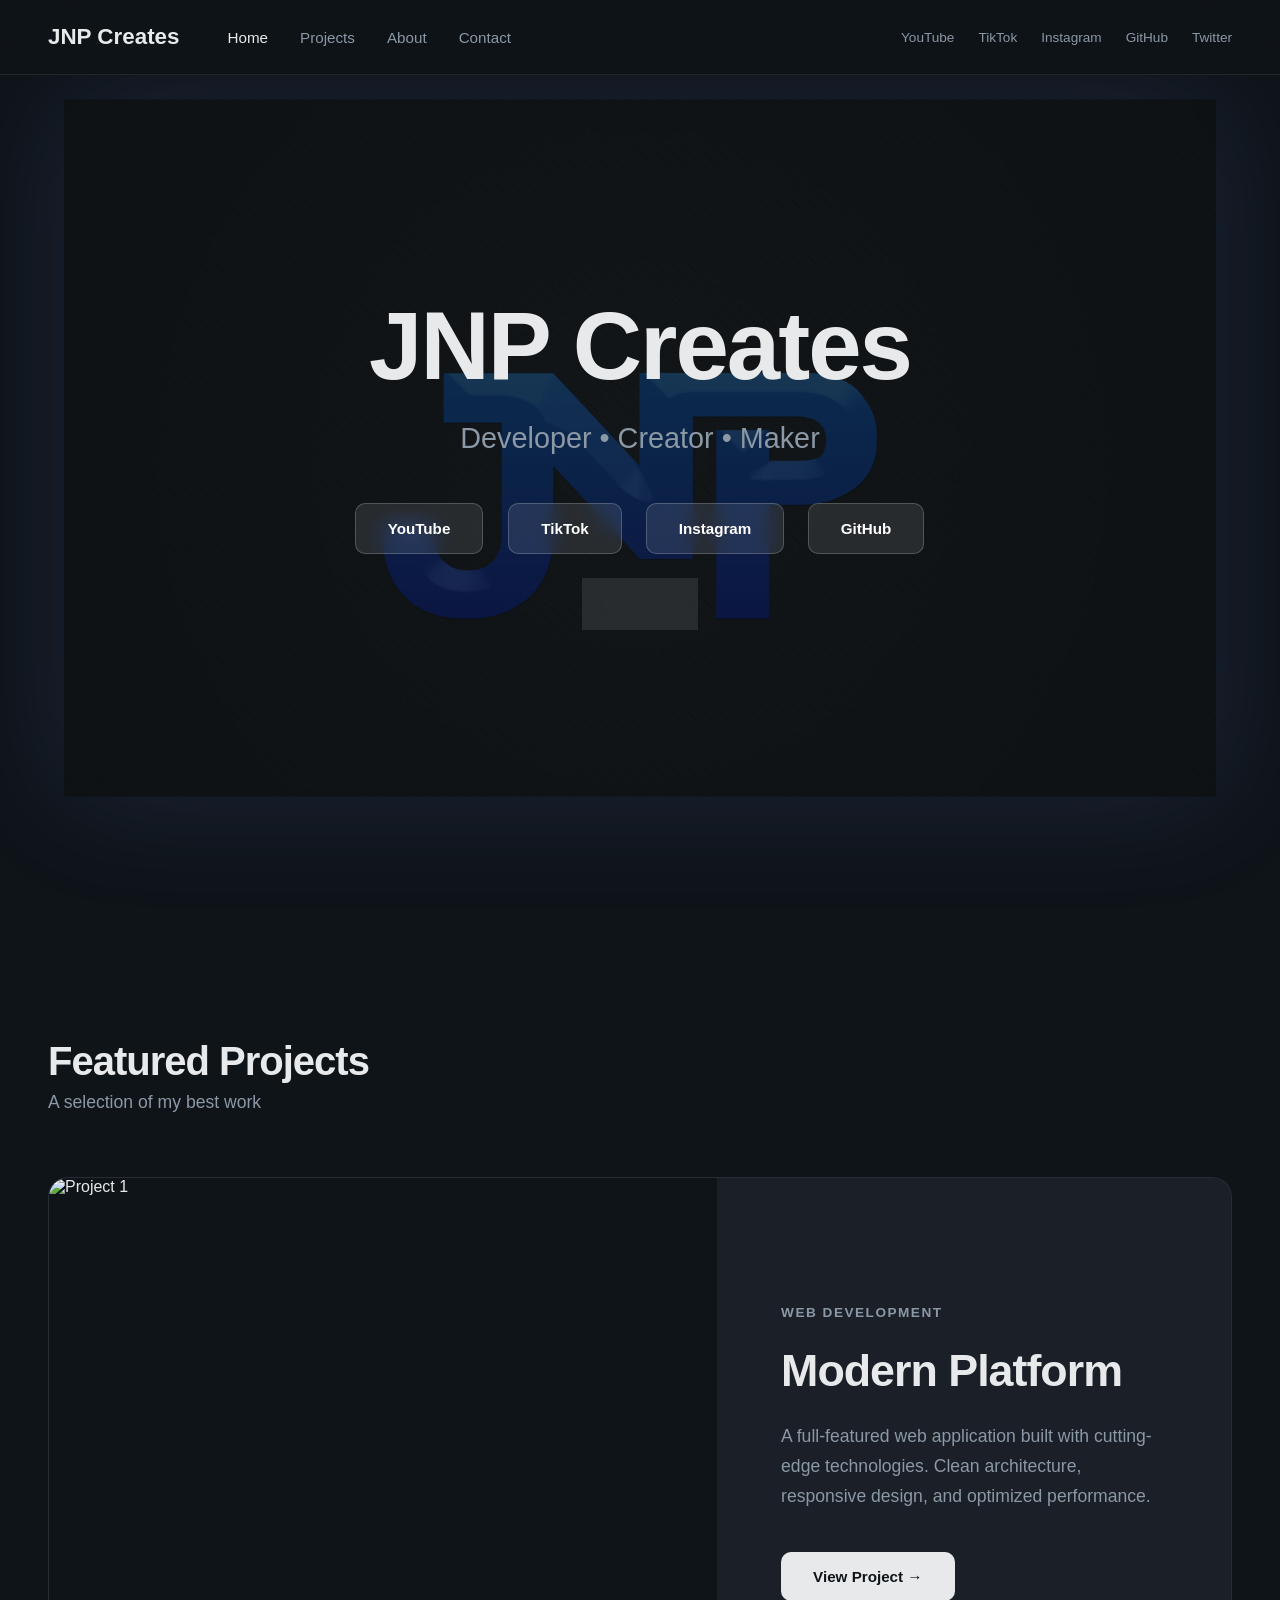
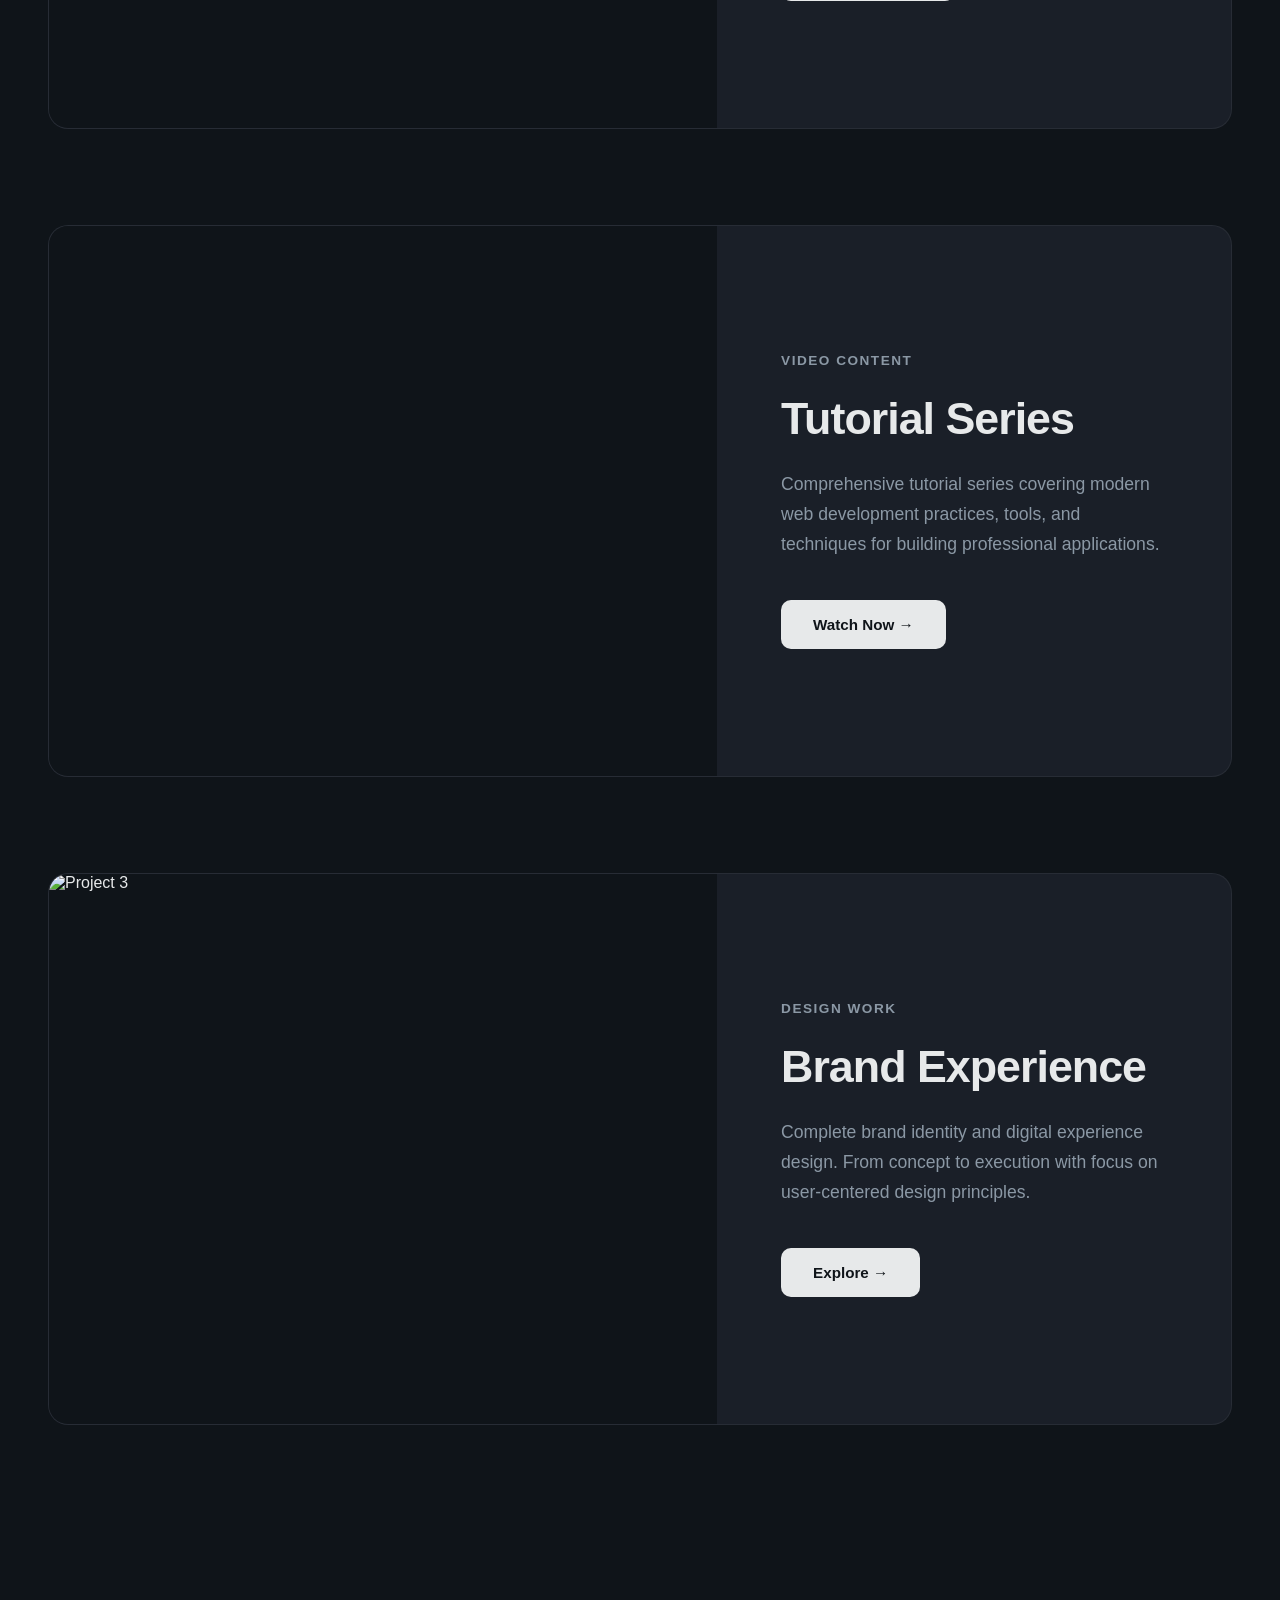
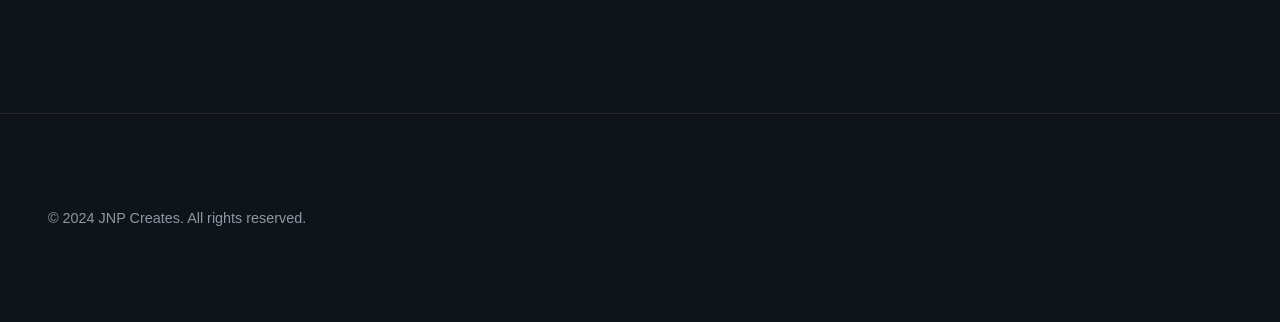
==== index.html @ a5160d63 "Initial website deployment - Modern dark portfolio - Dark theme with animated gradient background lo" ====
<!DOCTYPE html>
<html lang="en">
<head>
    <meta charset="UTF-8">
    <meta name="viewport" content="width=device-width, initial-scale=1.0">
    <title>JNP Creates - Developer & Creator</title>
    <style>
        * {
            margin: 0;
            padding: 0;
            box-sizing: border-box;
        }

        body {
            font-family: -apple-system, BlinkMacSystemFont, 'Segoe UI', Roboto, Oxygen, Ubuntu, Cantarell, sans-serif;
            background: #0f1419;
            color: #e7e9ea;
            position: relative;
            overflow-x: hidden;
        }

        /* Animated Background Logo */
        .bg-logo {
            position: fixed;
            top: 50%;
            left: 50%;
            transform: translate(-50%, -50%);
            width: 90%;
            max-width: 1200px;
            height: auto;
            z-index: 0;
            opacity: 0.25;
            pointer-events: none;
        }

        .bg-logo img {
            width: 100%;
            height: auto;
            filter: drop-shadow(0 0 60px rgba(102, 126, 234, 0.6));
            animation: gradient-pulse 8s ease-in-out infinite;
        }

        @keyframes gradient-pulse {
            0%, 100% {
                filter: drop-shadow(0 0 60px rgba(102, 126, 234, 0.6));
            }
            50% {
                filter: drop-shadow(0 0 100px rgba(255, 107, 237, 0.8));
            }
        }

        /* Navigation */
        nav {
            padding: 1.5rem 3rem;
            background: rgba(15, 20, 25, 0.95);
            backdrop-filter: blur(20px);
            border-bottom: 1px solid rgba(255,255,255,0.08);
            position: sticky;
            top: 0;
            z-index: 100;
            display: flex;
            justify-content: space-between;
            align-items: center;
        }

        .nav-left {
            display: flex;
            align-items: center;
            gap: 3rem;
        }

        .logo {
            font-size: 1.4rem;
            font-weight: 700;
            color: #e7e9ea;
        }

        .nav-tabs {
            display: flex;
            gap: 2rem;
        }

        .nav-tabs a {
            color: #8b98a5;
            text-decoration: none;
            font-size: 0.95rem;
            font-weight: 500;
            transition: color 0.3s;
        }

        .nav-tabs a:hover,
        .nav-tabs a.active {
            color: #e7e9ea;
        }

        .social-nav {
            display: flex;
            gap: 1.5rem;
        }

        .social-nav a {
            color: #8b98a5;
            text-decoration: none;
            font-size: 0.85rem;
            font-weight: 500;
            transition: color 0.3s;
        }

        .social-nav a:hover {
            color: #e7e9ea;
        }

        /* Container */
        .container {
            max-width: 1300px;
            margin: 0 auto;
            padding: 0 3rem;
            position: relative;
            z-index: 1;
        }

        /* Hero Section */
        .hero-section {
            min-height: 100vh;
            display: flex;
            align-items: center;
            justify-content: center;
            text-align: center;
            padding: 2rem 2rem 6rem 2rem;
            position: relative;
        }

        .hero-content {
            max-width: 700px;
            margin-top: -4rem;
        }

        .hero-section h1 {
            font-size: 6rem;
            font-weight: 800;
            line-height: 1.1;
            margin-bottom: 1.5rem;
            letter-spacing: -2px;
        }

        .hero-section .tagline {
            font-size: 1.8rem;
            color: #8b98a5;
            margin-bottom: 3rem;
        }

        .hero-social-links {
            display: flex;
            gap: 1.5rem;
            justify-content: center;
            flex-wrap: wrap;
        }

        .hero-social-links a {
            color: white;
            text-decoration: none;
            padding: 1rem 2rem;
            background: rgba(255, 255, 255, 0.1);
            border: 1px solid rgba(255, 255, 255, 0.2);
            border-radius: 10px;
            font-weight: 600;
            font-size: 0.95rem;
            transition: all 0.3s ease;
            backdrop-filter: blur(10px);
        }

        .hero-social-links a:hover {
            background: rgba(255, 255, 255, 0.15);
            border-color: rgba(255, 255, 255, 0.3);
            transform: translateY(-2px);
            box-shadow: 0 5px 15px rgba(0,0,0,0.3);
        }

        /* Work Section */
        .work-section {
            padding: 4rem 0 6rem 0;
        }

        .section-header {
            margin-bottom: 4rem;
        }

        .section-header h2 {
            font-size: 2.5rem;
            font-weight: 700;
            letter-spacing: -1px;
            margin-bottom: 0.5rem;
        }

        .section-header p {
            color: #8b98a5;
            font-size: 1.1rem;
        }

        /* Project Cards */
        .project-item {
            margin-bottom: 6rem;
        }

        .project-wrapper {
            background: #1a1f28;
            border-radius: 20px;
            overflow: hidden;
            border: 1px solid rgba(255,255,255,0.06);
            transition: all 0.5s cubic-bezier(0.4, 0, 0.2, 1);
        }

        .project-wrapper:hover {
            transform: translateY(-12px);
            border-color: rgba(255,255,255,0.12);
            box-shadow:
                0 20px 40px rgba(0,0,0,0.4),
                0 0 0 1px rgba(255,255,255,0.05);
        }

        .project-grid {
            display: grid;
            grid-template-columns: 1.3fr 1fr;
            align-items: center;
        }

        .project-media-box {
            height: 550px;
            position: relative;
            overflow: hidden;
            background: #0f1419;
        }

        .project-media-box img {
            width: 100%;
            height: 100%;
            object-fit: cover;
            transition: transform 0.7s cubic-bezier(0.4, 0, 0.2, 1);
        }

        .project-wrapper:hover .project-media-box img {
            transform: scale(1.08);
        }

        .project-media-box iframe {
            width: 100%;
            height: 100%;
            border: none;
        }

        .project-details {
            padding: 4rem;
        }

        .project-category {
            font-size: 0.85rem;
            color: #8b98a5;
            text-transform: uppercase;
            letter-spacing: 1.5px;
            font-weight: 600;
            margin-bottom: 1.5rem;
        }

        .project-name {
            font-size: 2.8rem;
            font-weight: 700;
            margin-bottom: 1.5rem;
            line-height: 1.2;
            letter-spacing: -1px;
        }

        .project-desc {
            font-size: 1.1rem;
            line-height: 1.7;
            color: #8b98a5;
            margin-bottom: 2.5rem;
        }

        .view-project-btn {
            display: inline-flex;
            align-items: center;
            gap: 0.8rem;
            padding: 1rem 2rem;
            background: #e7e9ea;
            color: #0f1419;
            text-decoration: none;
            border-radius: 10px;
            font-weight: 600;
            font-size: 0.95rem;
            transition: all 0.3s;
        }

        .view-project-btn:hover {
            background: #fff;
            transform: translateX(4px);
        }

        /* Footer */
        .footer-area {
            padding: 6rem 0;
            border-top: 1px solid rgba(255,255,255,0.08);
            margin-top: 6rem;
        }

        .footer-grid {
            display: flex;
            justify-content: space-between;
            align-items: center;
        }

        .footer-copy {
            color: #8b98a5;
            font-size: 0.9rem;
        }

        @media (max-width: 1024px) {
            .nav-left {
                flex-direction: column;
                gap: 1rem;
                align-items: flex-start;
            }

            nav {
                flex-direction: column;
                gap: 1.5rem;
                align-items: flex-start;
            }

            .social-nav {
                flex-wrap: wrap;
            }

            .project-grid {
                grid-template-columns: 1fr;
            }

            .project-media-box {
                height: 400px;
            }

            .hero-section h1 {
                font-size: 3.5rem;
            }

            .project-name {
                font-size: 2rem;
            }

            .bg-logo {
                width: 100%;
                max-width: 600px;
            }

            .hero-content {
                margin-top: 0;
            }
        }
    </style>
</head>
<body>
    <!-- Animated Background Logo -->
    <div class="bg-logo">
        <img src="jnp-logo.png" alt="JNP Creates Logo">
    </div>

    <!-- Navigation -->
    <nav>
        <div class="nav-left">
            <div class="logo">JNP Creates</div>
            <div class="nav-tabs">
                <a href="index.html" class="active">Home</a>
                <a href="projects.html">Projects</a>
                <a href="#about">About</a>
                <a href="#contact">Contact</a>
            </div>
        </div>
        <div class="social-nav">
            <a href="https://youtube.com/@jnpcreates" target="_blank">YouTube</a>
            <a href="https://tiktok.com/@jnpcreates" target="_blank">TikTok</a>
            <a href="https://instagram.com/jnp_creates" target="_blank">Instagram</a>
            <a href="https://github.com/jnpcreates" target="_blank">GitHub</a>
            <a href="https://twitter.com/jnpcreates" target="_blank">Twitter</a>
        </div>
    </nav>

    <!-- Main Content -->
    <div class="container">
        <!-- Hero Section -->
        <section class="hero-section">
            <div class="hero-content">
                <h1>JNP Creates</h1>
                <p class="tagline">Developer • Creator • Maker</p>
                <div class="hero-social-links">
                    <a href="https://youtube.com/@jnpcreates" target="_blank">YouTube</a>
                    <a href="https://tiktok.com/@jnpcreates" target="_blank">TikTok</a>
                    <a href="https://instagram.com/jnp_creates" target="_blank">Instagram</a>
                    <a href="https://github.com/jnpcreates" target="_blank">GitHub</a>
                    <a href="https://twitter.com/jnpcreates" target="_blank">Twitter</a>
                </div>
            </div>
        </section>

        <!-- Featured Projects Section -->
        <section class="work-section" id="work">
            <div class="section-header">
                <h2>Featured Projects</h2>
                <p>A selection of my best work</p>
            </div>

            <!-- Project 1 -->
            <article class="project-item">
                <div class="project-wrapper">
                    <div class="project-grid">
                        <div class="project-media-box">
                            <img src="project1.jpg" alt="Project 1">
                        </div>
                        <div class="project-details">
                            <div class="project-category">Web Development</div>
                            <h3 class="project-name">Modern Platform</h3>
                            <p class="project-desc">
                                A full-featured web application built with cutting-edge technologies.
                                Clean architecture, responsive design, and optimized performance.
                            </p>
                            <a href="project1-details.html" class="view-project-btn">
                                View Project →
                            </a>
                        </div>
                    </div>
                </div>
            </article>

            <!-- Project 2 -->
            <article class="project-item">
                <div class="project-wrapper">
                    <div class="project-grid">
                        <div class="project-media-box">
                            <iframe src="https://www.youtube.com/embed/dQw4w9WgXcQ" allowfullscreen></iframe>
                        </div>
                        <div class="project-details">
                            <div class="project-category">Video Content</div>
                            <h3 class="project-name">Tutorial Series</h3>
                            <p class="project-desc">
                                Comprehensive tutorial series covering modern web development practices,
                                tools, and techniques for building professional applications.
                            </p>
                            <a href="project2-details.html" class="view-project-btn">
                                Watch Now →
                            </a>
                        </div>
                    </div>
                </div>
            </article>

            <!-- Project 3 -->
            <article class="project-item">
                <div class="project-wrapper">
                    <div class="project-grid">
                        <div class="project-media-box">
                            <img src="project3.jpg" alt="Project 3">
                        </div>
                        <div class="project-details">
                            <div class="project-category">Design Work</div>
                            <h3 class="project-name">Brand Experience</h3>
                            <p class="project-desc">
                                Complete brand identity and digital experience design. From concept
                                to execution with focus on user-centered design principles.
                            </p>
                            <a href="project3-details.html" class="view-project-btn">
                                Explore →
                            </a>
                        </div>
                    </div>
                </div>
            </article>
        </section>
    </div>

    <!-- Footer -->
    <footer class="footer-area">
        <div class="container">
            <div class="footer-grid">
                <div class="footer-copy">© 2024 JNP Creates. All rights reserved.</div>
            </div>
        </div>
    </footer>
</body>
</html>
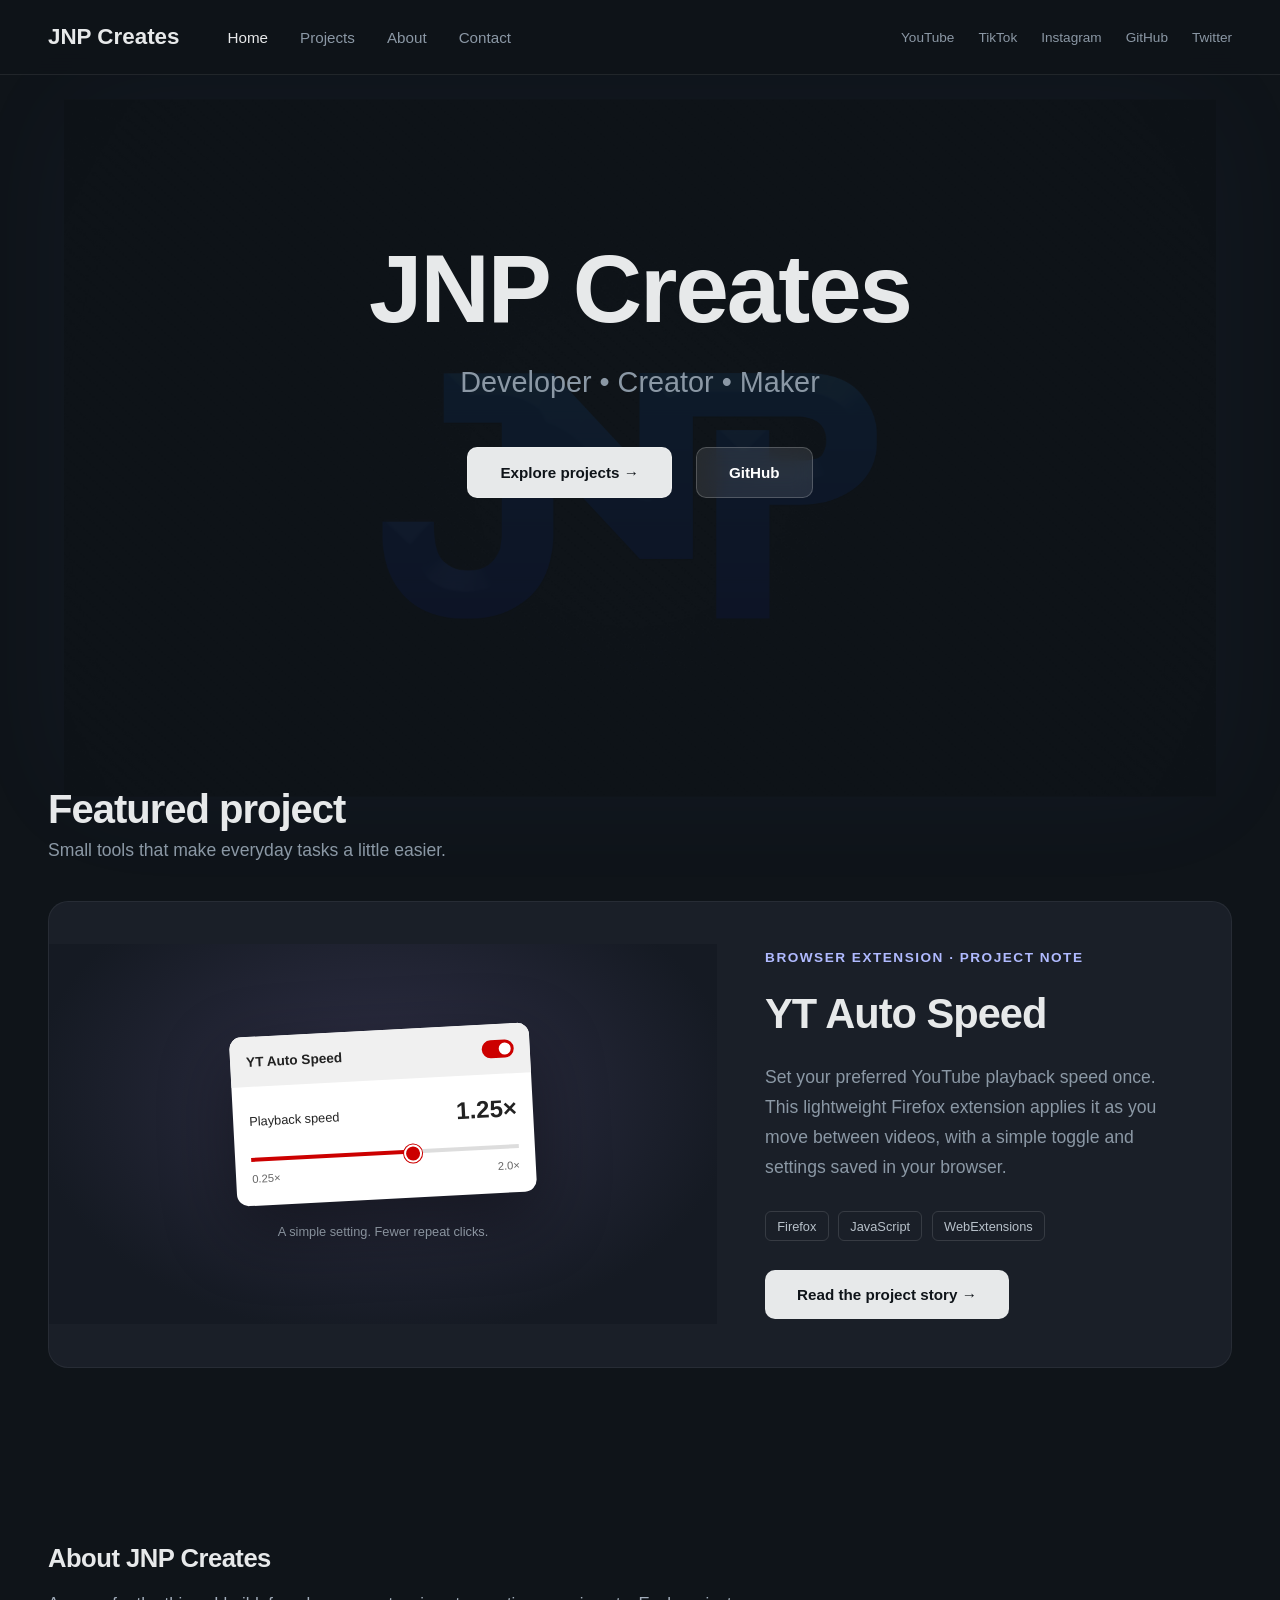
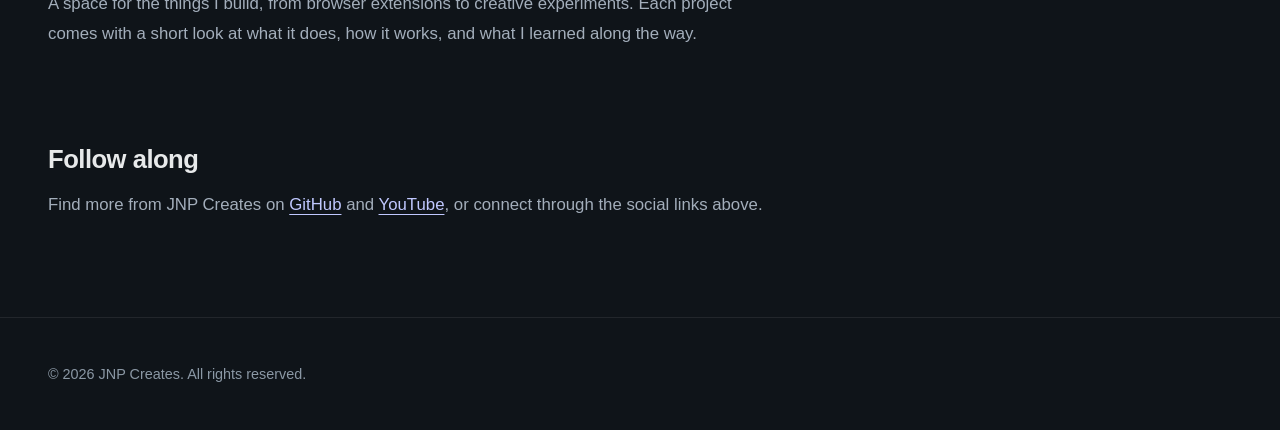
==== commit 6ecded88: "Add YT Auto Speed project journal and refresh portfolio" ====
--- a/index.html
+++ b/index.html
@@ -3,485 +3,84 @@
 <head>
     <meta charset="UTF-8">
     <meta name="viewport" content="width=device-width, initial-scale=1.0">
-    <title>JNP Creates - Developer & Creator</title>
-    <style>
-        * {
-            margin: 0;
-            padding: 0;
-            box-sizing: border-box;
-        }
-
-        body {
-            font-family: -apple-system, BlinkMacSystemFont, 'Segoe UI', Roboto, Oxygen, Ubuntu, Cantarell, sans-serif;
-            background: #0f1419;
-            color: #e7e9ea;
-            position: relative;
-            overflow-x: hidden;
-        }
-
-        /* Animated Background Logo */
-        .bg-logo {
-            position: fixed;
-            top: 50%;
-            left: 50%;
-            transform: translate(-50%, -50%);
-            width: 90%;
-            max-width: 1200px;
-            height: auto;
-            z-index: 0;
-            opacity: 0.25;
-            pointer-events: none;
-        }
-
-        .bg-logo img {
-            width: 100%;
-            height: auto;
-            filter: drop-shadow(0 0 60px rgba(102, 126, 234, 0.6));
-            animation: gradient-pulse 8s ease-in-out infinite;
-        }
-
-        @keyframes gradient-pulse {
-            0%, 100% {
-                filter: drop-shadow(0 0 60px rgba(102, 126, 234, 0.6));
-            }
-            50% {
-                filter: drop-shadow(0 0 100px rgba(255, 107, 237, 0.8));
-            }
-        }
-
-        /* Navigation */
-        nav {
-            padding: 1.5rem 3rem;
-            background: rgba(15, 20, 25, 0.95);
-            backdrop-filter: blur(20px);
-            border-bottom: 1px solid rgba(255,255,255,0.08);
-            position: sticky;
-            top: 0;
-            z-index: 100;
-            display: flex;
-            justify-content: space-between;
-            align-items: center;
-        }
-
-        .nav-left {
-            display: flex;
-            align-items: center;
-            gap: 3rem;
-        }
-
-        .logo {
-            font-size: 1.4rem;
-            font-weight: 700;
-            color: #e7e9ea;
-        }
-
-        .nav-tabs {
-            display: flex;
-            gap: 2rem;
-        }
-
-        .nav-tabs a {
-            color: #8b98a5;
-            text-decoration: none;
-            font-size: 0.95rem;
-            font-weight: 500;
-            transition: color 0.3s;
-        }
-
-        .nav-tabs a:hover,
-        .nav-tabs a.active {
-            color: #e7e9ea;
-        }
-
-        .social-nav {
-            display: flex;
-            gap: 1.5rem;
-        }
-
-        .social-nav a {
-            color: #8b98a5;
-            text-decoration: none;
-            font-size: 0.85rem;
-            font-weight: 500;
-            transition: color 0.3s;
-        }
-
-        .social-nav a:hover {
-            color: #e7e9ea;
-        }
-
-        /* Container */
-        .container {
-            max-width: 1300px;
-            margin: 0 auto;
-            padding: 0 3rem;
-            position: relative;
-            z-index: 1;
-        }
-
-        /* Hero Section */
-        .hero-section {
-            min-height: 100vh;
-            display: flex;
-            align-items: center;
-            justify-content: center;
-            text-align: center;
-            padding: 2rem 2rem 6rem 2rem;
-            position: relative;
-        }
-
-        .hero-content {
-            max-width: 700px;
-            margin-top: -4rem;
-        }
-
-        .hero-section h1 {
-            font-size: 6rem;
-            font-weight: 800;
-            line-height: 1.1;
-            margin-bottom: 1.5rem;
-            letter-spacing: -2px;
-        }
-
-        .hero-section .tagline {
-            font-size: 1.8rem;
-            color: #8b98a5;
-            margin-bottom: 3rem;
-        }
-
-        .hero-social-links {
-            display: flex;
-            gap: 1.5rem;
-            justify-content: center;
-            flex-wrap: wrap;
-        }
-
-        .hero-social-links a {
-            color: white;
-            text-decoration: none;
-            padding: 1rem 2rem;
-            background: rgba(255, 255, 255, 0.1);
-            border: 1px solid rgba(255, 255, 255, 0.2);
-            border-radius: 10px;
-            font-weight: 600;
-            font-size: 0.95rem;
-            transition: all 0.3s ease;
-            backdrop-filter: blur(10px);
-        }
-
-        .hero-social-links a:hover {
-            background: rgba(255, 255, 255, 0.15);
-            border-color: rgba(255, 255, 255, 0.3);
-            transform: translateY(-2px);
-            box-shadow: 0 5px 15px rgba(0,0,0,0.3);
-        }
-
-        /* Work Section */
-        .work-section {
-            padding: 4rem 0 6rem 0;
-        }
-
-        .section-header {
-            margin-bottom: 4rem;
-        }
-
-        .section-header h2 {
-            font-size: 2.5rem;
-            font-weight: 700;
-            letter-spacing: -1px;
-            margin-bottom: 0.5rem;
-        }
-
-        .section-header p {
-            color: #8b98a5;
-            font-size: 1.1rem;
-        }
-
-        /* Project Cards */
-        .project-item {
-            margin-bottom: 6rem;
-        }
-
-        .project-wrapper {
-            background: #1a1f28;
-            border-radius: 20px;
-            overflow: hidden;
-            border: 1px solid rgba(255,255,255,0.06);
-            transition: all 0.5s cubic-bezier(0.4, 0, 0.2, 1);
-        }
-
-        .project-wrapper:hover {
-            transform: translateY(-12px);
-            border-color: rgba(255,255,255,0.12);
-            box-shadow:
-                0 20px 40px rgba(0,0,0,0.4),
-                0 0 0 1px rgba(255,255,255,0.05);
-        }
-
-        .project-grid {
-            display: grid;
-            grid-template-columns: 1.3fr 1fr;
-            align-items: center;
-        }
-
-        .project-media-box {
-            height: 550px;
-            position: relative;
-            overflow: hidden;
-            background: #0f1419;
-        }
-
-        .project-media-box img {
-            width: 100%;
-            height: 100%;
-            object-fit: cover;
-            transition: transform 0.7s cubic-bezier(0.4, 0, 0.2, 1);
-        }
-
-        .project-wrapper:hover .project-media-box img {
-            transform: scale(1.08);
-        }
-
-        .project-media-box iframe {
-            width: 100%;
-            height: 100%;
-            border: none;
-        }
-
-        .project-details {
-            padding: 4rem;
-        }
-
-        .project-category {
-            font-size: 0.85rem;
-            color: #8b98a5;
-            text-transform: uppercase;
-            letter-spacing: 1.5px;
-            font-weight: 600;
-            margin-bottom: 1.5rem;
-        }
-
-        .project-name {
-            font-size: 2.8rem;
-            font-weight: 700;
-            margin-bottom: 1.5rem;
-            line-height: 1.2;
-            letter-spacing: -1px;
-        }
-
-        .project-desc {
-            font-size: 1.1rem;
-            line-height: 1.7;
-            color: #8b98a5;
-            margin-bottom: 2.5rem;
-        }
-
-        .view-project-btn {
-            display: inline-flex;
-            align-items: center;
-            gap: 0.8rem;
-            padding: 1rem 2rem;
-            background: #e7e9ea;
-            color: #0f1419;
-            text-decoration: none;
-            border-radius: 10px;
-            font-weight: 600;
-            font-size: 0.95rem;
-            transition: all 0.3s;
-        }
-
-        .view-project-btn:hover {
-            background: #fff;
-            transform: translateX(4px);
-        }
-
-        /* Footer */
-        .footer-area {
-            padding: 6rem 0;
-            border-top: 1px solid rgba(255,255,255,0.08);
-            margin-top: 6rem;
-        }
-
-        .footer-grid {
-            display: flex;
-            justify-content: space-between;
-            align-items: center;
-        }
-
-        .footer-copy {
-            color: #8b98a5;
-            font-size: 0.9rem;
-        }
-
-        @media (max-width: 1024px) {
-            .nav-left {
-                flex-direction: column;
-                gap: 1rem;
-                align-items: flex-start;
-            }
-
-            nav {
-                flex-direction: column;
-                gap: 1.5rem;
-                align-items: flex-start;
-            }
-
-            .social-nav {
-                flex-wrap: wrap;
-            }
-
-            .project-grid {
-                grid-template-columns: 1fr;
-            }
-
-            .project-media-box {
-                height: 400px;
-            }
-
-            .hero-section h1 {
-                font-size: 3.5rem;
-            }
-
-            .project-name {
-                font-size: 2rem;
-            }
-
-            .bg-logo {
-                width: 100%;
-                max-width: 600px;
-            }
-
-            .hero-content {
-                margin-top: 0;
-            }
-        }
-    </style>
+    <title>JNP Creates - Developer &amp; Creator</title>
+    <meta name="description" content="Small tools, creative projects, and notes on how they are built. Explore the latest work from JNP Creates.">
+    <link rel="canonical" href="https://jnpcreates.com/">
+    <meta property="og:type" content="website">
+    <meta property="og:title" content="JNP Creates - Developer &amp; Creator">
+    <meta property="og:description" content="Small tools, creative projects, and notes on how they are built. Explore the latest work from JNP Creates.">
+    <meta property="og:url" content="https://jnpcreates.com/">
+    <meta property="og:image" content="https://jnpcreates.com/jnp-logo.png">
+    <link rel="icon" href="jnp-logo.png" type="image/png">
+    <link rel="stylesheet" href="styles.css">
+    <link rel="stylesheet" href="showcase.css">
 </head>
 <body>
-    <!-- Animated Background Logo -->
-    <div class="bg-logo">
-        <img src="jnp-logo.png" alt="JNP Creates Logo">
-    </div>
-
-    <!-- Navigation -->
-    <nav>
+    <a class="skip-link" href="#main">Skip to content</a>
+    <div class="bg-logo" aria-hidden="true"><img src="jnp-logo.png" alt=""></div>
+    <nav aria-label="Main navigation">
         <div class="nav-left">
-            <div class="logo">JNP Creates</div>
+            <a class="logo" href="index.html">JNP Creates</a>
             <div class="nav-tabs">
-                <a href="index.html" class="active">Home</a>
+                <a href="index.html" class="active" aria-current="page">Home</a>
                 <a href="projects.html">Projects</a>
-                <a href="#about">About</a>
-                <a href="#contact">Contact</a>
+                <a href="index.html#about">About</a>
+                <a href="index.html#contact">Contact</a>
             </div>
         </div>
         <div class="social-nav">
-            <a href="https://youtube.com/@jnpcreates" target="_blank">YouTube</a>
-            <a href="https://tiktok.com/@jnpcreates" target="_blank">TikTok</a>
-            <a href="https://instagram.com/jnp_creates" target="_blank">Instagram</a>
-            <a href="https://github.com/jnpcreates" target="_blank">GitHub</a>
-            <a href="https://twitter.com/jnpcreates" target="_blank">Twitter</a>
+            <a href="https://youtube.com/@jnpcreates" target="_blank" rel="noopener noreferrer">YouTube</a>
+            <a href="https://tiktok.com/@jnpcreates" target="_blank" rel="noopener noreferrer">TikTok</a>
+            <a href="https://instagram.com/jnp_creates" target="_blank" rel="noopener noreferrer">Instagram</a>
+            <a href="https://github.com/jnpcreates" target="_blank" rel="noopener noreferrer">GitHub</a>
+            <a href="https://twitter.com/jnpcreates" target="_blank" rel="noopener noreferrer">Twitter</a>
         </div>
     </nav>
-
-    <!-- Main Content -->
-    <div class="container">
-        <!-- Hero Section -->
+    <main class="container" id="main">
         <section class="hero-section">
             <div class="hero-content">
                 <h1>JNP Creates</h1>
-                <p class="tagline">Developer • Creator • Maker</p>
+                <p class="tagline">Developer &bull; Creator &bull; Maker</p>
                 <div class="hero-social-links">
-                    <a href="https://youtube.com/@jnpcreates" target="_blank">YouTube</a>
-                    <a href="https://tiktok.com/@jnpcreates" target="_blank">TikTok</a>
-                    <a href="https://instagram.com/jnp_creates" target="_blank">Instagram</a>
-                    <a href="https://github.com/jnpcreates" target="_blank">GitHub</a>
-                    <a href="https://twitter.com/jnpcreates" target="_blank">Twitter</a>
+                    <a class="primary-link" href="projects.html">Explore projects &rarr;</a>
+                    <a href="https://github.com/jnpcreates" target="_blank" rel="noopener noreferrer">GitHub</a>
                 </div>
             </div>
         </section>
-
-        <!-- Featured Projects Section -->
-        <section class="work-section" id="work">
-            <div class="section-header">
-                <h2>Featured Projects</h2>
-                <p>A selection of my best work</p>
-            </div>
-
-            <!-- Project 1 -->
+        <section class="work-section" id="work" aria-labelledby="featured-title">
+            <div class="section-header"><h2 id="featured-title">Featured project</h2><p>Small tools that make everyday tasks a little easier.</p></div>
             <article class="project-item">
-                <div class="project-wrapper">
-                    <div class="project-grid">
-                        <div class="project-media-box">
-                            <img src="project1.jpg" alt="Project 1">
-                        </div>
-                        <div class="project-details">
-                            <div class="project-category">Web Development</div>
-                            <h3 class="project-name">Modern Platform</h3>
-                            <p class="project-desc">
-                                A full-featured web application built with cutting-edge technologies.
-                                Clean architecture, responsive design, and optimized performance.
-                            </p>
-                            <a href="project1-details.html" class="view-project-btn">
-                                View Project →
-                            </a>
-                        </div>
-                    </div>
-                </div>
-            </article>
-
-            <!-- Project 2 -->
-            <article class="project-item">
-                <div class="project-wrapper">
-                    <div class="project-grid">
-                        <div class="project-media-box">
-                            <iframe src="https://www.youtube.com/embed/dQw4w9WgXcQ" allowfullscreen></iframe>
-                        </div>
-                        <div class="project-details">
-                            <div class="project-category">Video Content</div>
-                            <h3 class="project-name">Tutorial Series</h3>
-                            <p class="project-desc">
-                                Comprehensive tutorial series covering modern web development practices,
-                                tools, and techniques for building professional applications.
-                            </p>
-                            <a href="project2-details.html" class="view-project-btn">
-                                Watch Now →
-                            </a>
-                        </div>
-                    </div>
-                </div>
-            </article>
-
-            <!-- Project 3 -->
-            <article class="project-item">
-                <div class="project-wrapper">
-                    <div class="project-grid">
-                        <div class="project-media-box">
-                            <img src="project3.jpg" alt="Project 3">
-                        </div>
-                        <div class="project-details">
-                            <div class="project-category">Design Work</div>
-                            <h3 class="project-name">Brand Experience</h3>
-                            <p class="project-desc">
-                                Complete brand identity and digital experience design. From concept
-                                to execution with focus on user-centered design principles.
-                            </p>
-                            <a href="project3-details.html" class="view-project-btn">
-                                Explore →
-                            </a>
-                        </div>
-                    </div>
-                </div>
-            </article>
+    <div class="project-wrapper"><div class="project-grid">
+        <figure class="project-visual" aria-label="Illustration of the YT Auto Speed popup">
+    <div class="speed-popup" aria-hidden="true">
+        <div class="popup-header"><span>YT Auto Speed</span><span class="popup-toggle"></span></div>
+        <div class="popup-body">
+            <div class="popup-speed"><span>Playback speed</span><strong>1.25&times;</strong></div>
+            <div class="popup-track"></div>
+            <div class="popup-range"><span>0.25&times;</span><span>2.0&times;</span></div>
+        </div>
+    </div>
+    <figcaption class="visual-caption">A simple setting. Fewer repeat clicks.</figcaption>
+</figure>
+        <div class="project-details">
+            <p class="project-category">Browser extension &middot; Project note</p>
+            <h3 class="project-name">YT Auto Speed</h3>
+            <p class="project-desc">Set your preferred YouTube playback speed once. This lightweight Firefox extension applies it as you move between videos, with a simple toggle and settings saved in your browser.</p>
+            <ul class="tags" aria-label="Technologies"><li>Firefox</li><li>JavaScript</li><li>WebExtensions</li></ul>
+            <a href="projects/yt-auto-speed.html" class="view-project-btn">Read the project story &rarr;</a>
+        </div>
+    </div></div>
+</article>
         </section>
-    </div>
-
-    <!-- Footer -->
-    <footer class="footer-area">
-        <div class="container">
-            <div class="footer-grid">
-                <div class="footer-copy">© 2024 JNP Creates. All rights reserved.</div>
-            </div>
-        </div>
-    </footer>
+        <section class="info-section" id="about" aria-labelledby="about-title">
+            <h2 id="about-title">About JNP Creates</h2>
+            <p>A space for the things I build, from browser extensions to creative experiments. Each project comes with a short look at what it does, how it works, and what I learned along the way.</p>
+        </section>
+        <section class="info-section" id="contact" aria-labelledby="contact-title">
+            <h2 id="contact-title">Follow along</h2>
+            <p>Find more from JNP Creates on <a href="https://github.com/jnpcreates" target="_blank" rel="noopener noreferrer">GitHub</a> and <a href="https://youtube.com/@jnpcreates" target="_blank" rel="noopener noreferrer">YouTube</a>, or connect through the social links above.</p>
+        </section>
+    </main>
+    <footer class="footer-area"><div class="container"><p class="footer-copy">&copy; 2026 JNP Creates. All rights reserved.</p></div></footer>
 </body>
-</html>+</html>
--- a/styles.css
+++ b/styles.css
@@ -0,0 +1,350 @@
+* {
+    margin: 0;
+    padding: 0;
+    box-sizing: border-box;
+}
+
+body {
+    font-family: -apple-system, BlinkMacSystemFont, 'Segoe UI', Roboto, Oxygen, Ubuntu, Cantarell, sans-serif;
+    background: #0f1419;
+    color: #e7e9ea;
+    position: relative;
+    overflow-x: hidden;
+}
+
+/* Animated Background Logo */
+.bg-logo {
+    position: fixed;
+    top: 50%;
+    left: 50%;
+    transform: translate(-50%, -50%);
+    width: 90%;
+    max-width: 1200px;
+    height: auto;
+    z-index: 0;
+    opacity: 0.25;
+    pointer-events: none;
+}
+
+.bg-logo img {
+    width: 100%;
+    height: auto;
+    filter: drop-shadow(0 0 60px rgba(102, 126, 234, 0.6));
+    animation: gradient-pulse 8s ease-in-out infinite;
+}
+
+@keyframes gradient-pulse {
+    0%, 100% {
+        filter: drop-shadow(0 0 60px rgba(102, 126, 234, 0.6));
+    }
+    50% {
+        filter: drop-shadow(0 0 100px rgba(255, 107, 237, 0.8));
+    }
+}
+
+/* Navigation */
+nav {
+    padding: 1.5rem 3rem;
+    background: rgba(15, 20, 25, 0.95);
+    backdrop-filter: blur(20px);
+    border-bottom: 1px solid rgba(255,255,255,0.08);
+    position: sticky;
+    top: 0;
+    z-index: 100;
+    display: flex;
+    justify-content: space-between;
+    align-items: center;
+}
+
+.nav-left {
+    display: flex;
+    align-items: center;
+    gap: 3rem;
+}
+
+.logo {
+    font-size: 1.4rem;
+    font-weight: 700;
+    color: #e7e9ea;
+}
+
+.nav-tabs {
+    display: flex;
+    gap: 2rem;
+}
+
+.nav-tabs a {
+    color: #8b98a5;
+    text-decoration: none;
+    font-size: 0.95rem;
+    font-weight: 500;
+    transition: color 0.3s;
+}
+
+.nav-tabs a:hover,
+.nav-tabs a.active {
+    color: #e7e9ea;
+}
+
+.social-nav {
+    display: flex;
+    gap: 1.5rem;
+}
+
+.social-nav a {
+    color: #8b98a5;
+    text-decoration: none;
+    font-size: 0.85rem;
+    font-weight: 500;
+    transition: color 0.3s;
+}
+
+.social-nav a:hover {
+    color: #e7e9ea;
+}
+
+/* Container */
+.container {
+    max-width: 1300px;
+    margin: 0 auto;
+    padding: 0 3rem;
+    position: relative;
+    z-index: 1;
+}
+
+/* Hero Section */
+.hero-section {
+    min-height: 100vh;
+    display: flex;
+    align-items: center;
+    justify-content: center;
+    text-align: center;
+    padding: 2rem 2rem 6rem 2rem;
+    position: relative;
+}
+
+.hero-content {
+    max-width: 700px;
+    margin-top: -4rem;
+}
+
+.hero-section h1 {
+    font-size: 6rem;
+    font-weight: 800;
+    line-height: 1.1;
+    margin-bottom: 1.5rem;
+    letter-spacing: -2px;
+}
+
+.hero-section .tagline {
+    font-size: 1.8rem;
+    color: #8b98a5;
+    margin-bottom: 3rem;
+}
+
+.hero-social-links {
+    display: flex;
+    gap: 1.5rem;
+    justify-content: center;
+    flex-wrap: wrap;
+}
+
+.hero-social-links a {
+    color: white;
+    text-decoration: none;
+    padding: 1rem 2rem;
+    background: rgba(255, 255, 255, 0.1);
+    border: 1px solid rgba(255, 255, 255, 0.2);
+    border-radius: 10px;
+    font-weight: 600;
+    font-size: 0.95rem;
+    transition: all 0.3s ease;
+    backdrop-filter: blur(10px);
+}
+
+.hero-social-links a:hover {
+    background: rgba(255, 255, 255, 0.15);
+    border-color: rgba(255, 255, 255, 0.3);
+    transform: translateY(-2px);
+    box-shadow: 0 5px 15px rgba(0,0,0,0.3);
+}
+
+/* Work Section */
+.work-section {
+    padding: 4rem 0 6rem 0;
+}
+
+.section-header {
+    margin-bottom: 4rem;
+}
+
+.section-header h2 {
+    font-size: 2.5rem;
+    font-weight: 700;
+    letter-spacing: -1px;
+    margin-bottom: 0.5rem;
+}
+
+.section-header p {
+    color: #8b98a5;
+    font-size: 1.1rem;
+}
+
+/* Project Cards */
+.project-item {
+    margin-bottom: 6rem;
+}
+
+.project-wrapper {
+    background: #1a1f28;
+    border-radius: 20px;
+    overflow: hidden;
+    border: 1px solid rgba(255,255,255,0.06);
+    transition: all 0.5s cubic-bezier(0.4, 0, 0.2, 1);
+}
+
+.project-wrapper:hover {
+    transform: translateY(-12px);
+    border-color: rgba(255,255,255,0.12);
+    box-shadow:
+        0 20px 40px rgba(0,0,0,0.4),
+        0 0 0 1px rgba(255,255,255,0.05);
+}
+
+.project-grid {
+    display: grid;
+    grid-template-columns: 1.3fr 1fr;
+    align-items: center;
+}
+
+.project-media-box {
+    height: 550px;
+    position: relative;
+    overflow: hidden;
+    background: #0f1419;
+}
+
+.project-media-box img {
+    width: 100%;
+    height: 100%;
+    object-fit: cover;
+    transition: transform 0.7s cubic-bezier(0.4, 0, 0.2, 1);
+}
+
+.project-wrapper:hover .project-media-box img {
+    transform: scale(1.08);
+}
+
+.project-media-box iframe {
+    width: 100%;
+    height: 100%;
+    border: none;
+}
+
+.project-details {
+    padding: 4rem;
+}
+
+.project-category {
+    font-size: 0.85rem;
+    color: #8b98a5;
+    text-transform: uppercase;
+    letter-spacing: 1.5px;
+    font-weight: 600;
+    margin-bottom: 1.5rem;
+}
+
+.project-name {
+    font-size: 2.8rem;
+    font-weight: 700;
+    margin-bottom: 1.5rem;
+    line-height: 1.2;
+    letter-spacing: -1px;
+}
+
+.project-desc {
+    font-size: 1.1rem;
+    line-height: 1.7;
+    color: #8b98a5;
+    margin-bottom: 2.5rem;
+}
+
+.view-project-btn {
+    display: inline-flex;
+    align-items: center;
+    gap: 0.8rem;
+    padding: 1rem 2rem;
+    background: #e7e9ea;
+    color: #0f1419;
+    text-decoration: none;
+    border-radius: 10px;
+    font-weight: 600;
+    font-size: 0.95rem;
+    transition: all 0.3s;
+}
+
+.view-project-btn:hover {
+    background: #fff;
+    transform: translateX(4px);
+}
+
+/* Footer */
+.footer-area {
+    padding: 6rem 0;
+    border-top: 1px solid rgba(255,255,255,0.08);
+    margin-top: 6rem;
+}
+
+.footer-grid {
+    display: flex;
+    justify-content: space-between;
+    align-items: center;
+}
+
+.footer-copy {
+    color: #8b98a5;
+    font-size: 0.9rem;
+}
+
+@media (max-width: 1024px) {
+    .nav-left {
+        flex-direction: column;
+        gap: 1rem;
+        align-items: flex-start;
+    }
+
+    nav {
+        flex-direction: column;
+        gap: 1.5rem;
+        align-items: flex-start;
+    }
+
+    .social-nav {
+        flex-wrap: wrap;
+    }
+
+    .project-grid {
+        grid-template-columns: 1fr;
+    }
+
+    .project-media-box {
+        height: 400px;
+    }
+
+    .hero-section h1 {
+        font-size: 3.5rem;
+    }
+
+    .project-name {
+        font-size: 2rem;
+    }
+
+    .bg-logo {
+        width: 100%;
+        max-width: 600px;
+    }
+
+    .hero-content {
+        margin-top: 0;
+    }
+}
--- a/showcase.css
+++ b/showcase.css
@@ -0,0 +1,83 @@
+/* Shared project journal and responsive refinements. */
+html { scroll-behavior: smooth; scroll-padding-top: 12rem; }
+a:focus-visible { outline: 3px solid #b0baff; outline-offset: 6px; }
+.skip-link { position: absolute; top: -5rem; left: 1rem; z-index: 200; padding: 1rem; background: #e7e9ea; color: #0f1419; }
+.skip-link:focus { top: 1rem; }
+.logo { text-decoration: none; }
+.bg-logo { opacity: 0.08; }
+.nav-tabs, .social-nav { flex-wrap: wrap; }
+.hero-section { min-height: 72vh; }
+.hero-content { margin-top: 0; }
+.hero-social-links .primary-link { background: #e7e9ea; color: #0f1419; }
+.section-header { margin-bottom: 2.5rem; }
+.project-item { margin-bottom: 2rem; }
+.project-details { padding: 3rem; }
+.project-name { font-size: 2.6rem; }
+.project-desc { margin-bottom: 1.8rem; }
+.project-category { color: #b0baff; }
+.project-visual { min-height: 380px; padding: 3rem; display: flex; flex-direction: column; justify-content: center; align-items: center; gap: 1.5rem; background: radial-gradient(ellipse at 50% 40%, #303047, #151a23 75%); }
+.speed-popup { width: 100%; max-width: 300px; background: #fff; color: #222; border-radius: 12px; overflow: hidden; box-shadow: 0 25px 70px #0006; transform: rotate(-3deg); }
+.popup-header { display: flex; align-items: center; justify-content: space-between; gap: 1rem; padding: 1rem; background: #f0f0f0; font-size: 0.85rem; font-weight: 600; }
+.popup-toggle { width: 32px; height: 18px; border-radius: 20px; background: #c00; position: relative; }
+.popup-toggle::after { content: ''; position: absolute; right: 3px; top: 3px; width: 12px; height: 12px; background: white; border-radius: 50%; }
+.popup-body { padding: 1.3rem 1rem; }
+.popup-speed { display: flex; align-items: center; justify-content: space-between; gap: 1rem; font-size: 0.8rem; }
+.popup-speed strong { font-size: 1.5rem; }
+.popup-track { height: 4px; background: linear-gradient(to right, #c00 57%, #ddd 57%); margin: 1.4rem 0 0.7rem; position: relative; }
+.popup-track::after { content: ''; position: absolute; left: 57%; top: -5px; width: 14px; height: 14px; border-radius: 50%; background: #c00; border: 2px solid white; box-shadow: 0 0 0 1px #c00; }
+.popup-range { display: flex; justify-content: space-between; color: #666; font-size: 0.7rem; }
+.visual-caption { font-size: 0.8rem; color: #a3aebb; }
+.tags { display: flex; gap: 0.6rem; flex-wrap: wrap; margin-bottom: 1.8rem; list-style: none; }
+.tags li { padding: 0.4rem 0.7rem; border: 1px solid #ffffff20; border-radius: 6px; font-size: 0.8rem; color: #b8c1ca; }
+.page-header { padding: 5rem 0 3rem; max-width: 750px; }
+.page-header h1 { font-size: clamp(2.5rem, 6vw, 4rem); letter-spacing: -1.5px; margin-bottom: 1rem; line-height: 1.1; }
+.page-header > p { color: #a3aebb; line-height: 1.7; font-size: 1.15rem; }
+.page-header .project-category { font-size: 0.85rem; }
+.projects-list { padding-bottom: 2rem; }
+.journal-note { color: #a3aebb; line-height: 1.7; padding: 1rem 0; }
+.info-section { padding: 3rem 0; max-width: 720px; }
+.info-section h2, .article-body h2 { font-size: 1.6rem; margin-bottom: 1rem; letter-spacing: -0.5px; }
+.info-section p, .article-body p, .article-body li { color: #a3aebb; font-size: 1.05rem; line-height: 1.8; }
+.info-section a, .article-body a, .back-link { color: #c0c8ff; text-underline-offset: 4px; }
+.article-layout { display: grid; grid-template-columns: minmax(0, 1.4fr) minmax(0, 1fr); gap: 4rem; align-items: start; }
+.article-body section { margin-bottom: 2.5rem; }
+.article-body p + p { margin-top: 1rem; }
+.article-body ul { padding-left: 1.3rem; }
+.article-body li + li { margin-top: 0.5rem; }
+.article-aside { border: 1px solid #ffffff15; border-radius: 20px; overflow: hidden; }
+.article-aside .project-visual { min-height: 300px; padding: 2rem; }
+.project-facts { padding: 1.8rem; background: #1a1f28; }
+.project-facts dt { color: #8b98a5; font-size: 0.85rem; margin-bottom: 0.4rem; }
+.project-facts dd { line-height: 1.5; margin-bottom: 1.2rem; }
+.project-facts dd:last-child { margin-bottom: 0; }
+.back-link { display: inline-block; margin-bottom: 2rem; }
+.footer-area { padding: 3rem 0; margin-top: 3rem; }
+@media (max-width: 1024px) {
+    .project-name { font-size: 2.2rem; }
+    .article-layout { grid-template-columns: 1fr; gap: 2rem; }
+    .article-aside { max-width: 550px; }
+}
+@media (max-width: 600px) {
+    nav { padding: 1.1rem 1.25rem; gap: 1rem; position: relative; }
+    .container { padding: 0 1.25rem; }
+    .nav-tabs { gap: 1.2rem; }
+    .social-nav { gap: 0.8rem 1rem; }
+    .hero-section { min-height: auto; padding: 4rem 0; }
+    .hero-section h1 { font-size: 3.3rem; }
+    .hero-section .tagline { font-size: 1.25rem; margin-bottom: 2rem; }
+    .hero-social-links { gap: 0.75rem; }
+    .hero-social-links a { padding: 0.85rem 1.2rem; }
+    .work-section { padding: 2rem 0; }
+    .section-header h2 { font-size: 2rem; }
+    .project-details { padding: 1.6rem; }
+    .project-visual { min-height: 280px; padding: 2rem; }
+    .project-name { font-size: 2rem; }
+    .project-desc { font-size: 1rem; }
+    .page-header { padding: 3rem 0 2rem; }
+    .info-section { padding: 2rem 0; }
+}
+@media (prefers-reduced-motion: reduce) {
+    html { scroll-behavior: auto; }
+    *, *::before, *::after { animation: none !important; transition: none !important; }
+    .project-wrapper:hover { transform: none; }
+}
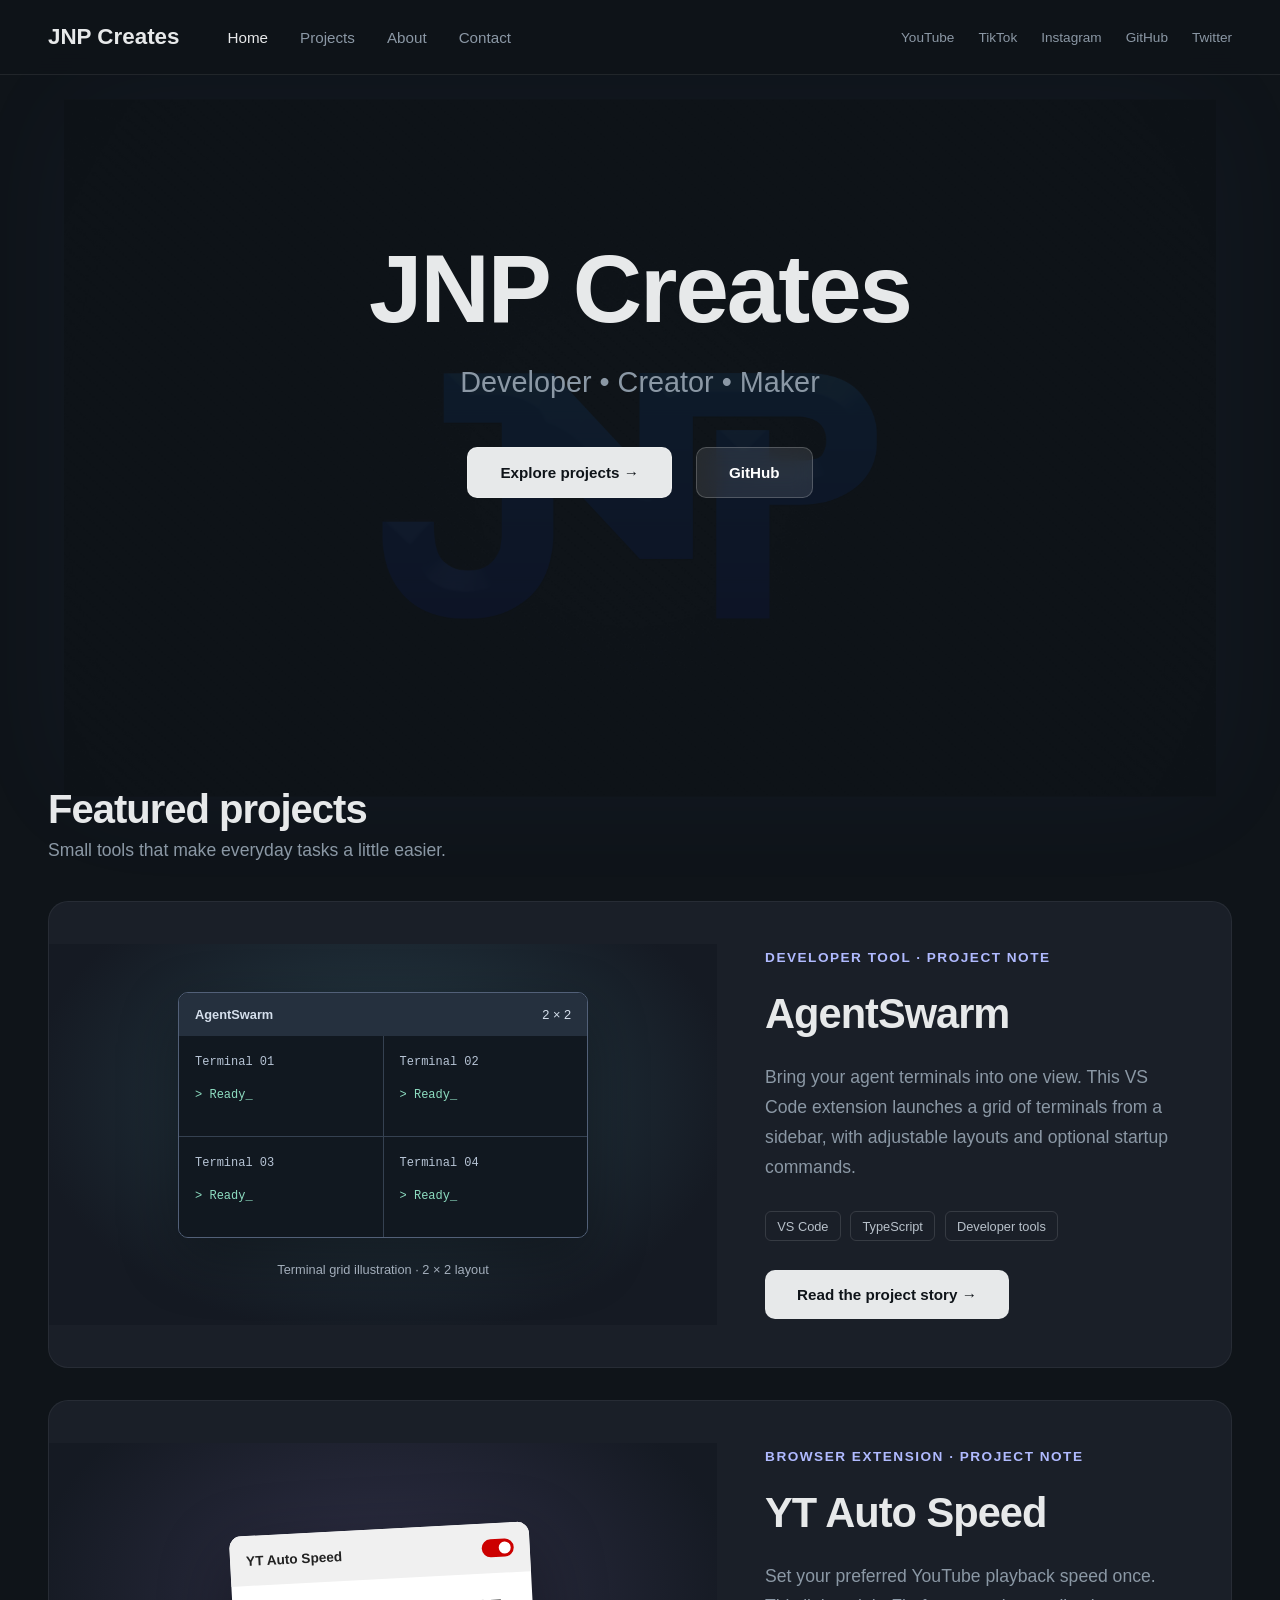
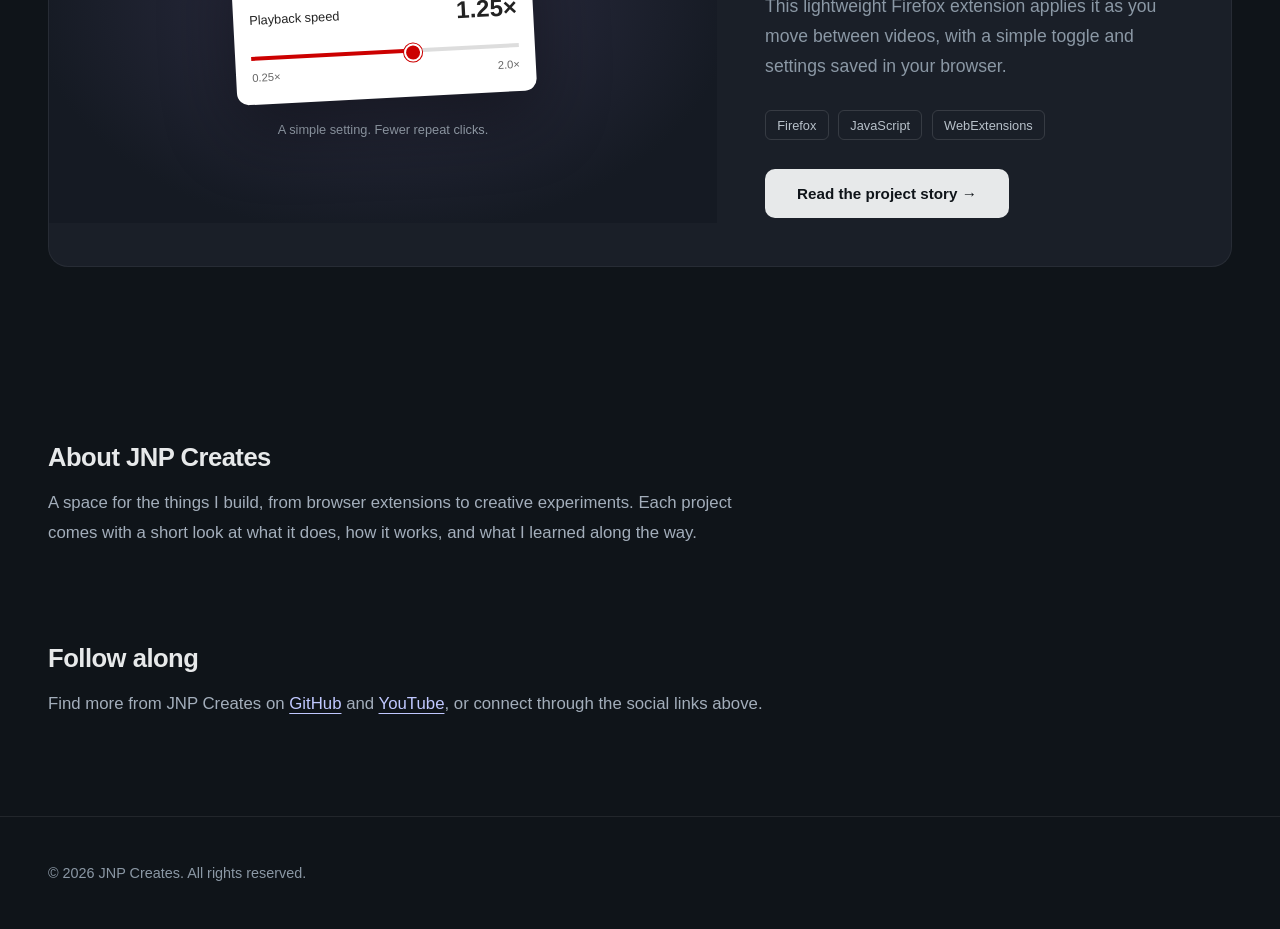
==== commit c203d1f1: "Showcase AgentSwarm in the project journal" ====
--- a/index.html
+++ b/index.html
@@ -48,7 +48,30 @@
             </div>
         </section>
         <section class="work-section" id="work" aria-labelledby="featured-title">
-            <div class="section-header"><h2 id="featured-title">Featured project</h2><p>Small tools that make everyday tasks a little easier.</p></div>
+            <div class="section-header"><h2 id="featured-title">Featured projects</h2><p>Small tools that make everyday tasks a little easier.</p></div>
+            <article class="project-item">
+    <div class="project-wrapper"><div class="project-grid">
+        <figure class="project-visual swarm-visual" aria-label="Illustration of a two by two terminal grid">
+    <div class="swarm-window" aria-hidden="true">
+        <div class="swarm-titlebar"><strong>AgentSwarm</strong><span>2 &times; 2</span></div>
+        <div class="swarm-grid">
+            <div class="swarm-terminal"><span>Terminal 01</span><span class="swarm-prompt">&gt; Ready_</span></div>
+            <div class="swarm-terminal"><span>Terminal 02</span><span class="swarm-prompt">&gt; Ready_</span></div>
+            <div class="swarm-terminal"><span>Terminal 03</span><span class="swarm-prompt">&gt; Ready_</span></div>
+            <div class="swarm-terminal"><span>Terminal 04</span><span class="swarm-prompt">&gt; Ready_</span></div>
+        </div>
+    </div>
+    <figcaption class="visual-caption">Terminal grid illustration &middot; 2 &times; 2 layout</figcaption>
+</figure>
+        <div class="project-details">
+            <p class="project-category">Developer tool &middot; Project note</p>
+            <h3 class="project-name">AgentSwarm</h3>
+            <p class="project-desc">Bring your agent terminals into one view. This VS Code extension launches a grid of terminals from a sidebar, with adjustable layouts and optional startup commands.</p>
+            <ul class="tags" aria-label="Technologies"><li>VS Code</li><li>TypeScript</li><li>Developer tools</li></ul>
+            <a href="projects/agentswarm.html" class="view-project-btn">Read the project story &rarr;</a>
+        </div>
+    </div></div>
+</article>
             <article class="project-item">
     <div class="project-wrapper"><div class="project-grid">
         <figure class="project-visual" aria-label="Illustration of the YT Auto Speed popup">
--- a/showcase.css
+++ b/showcase.css
@@ -51,6 +51,17 @@
 .project-facts dd { line-height: 1.5; margin-bottom: 1.2rem; }
 .project-facts dd:last-child { margin-bottom: 0; }
 .back-link { display: inline-block; margin-bottom: 2rem; }
+.swarm-visual { background: radial-gradient(ellipse at 50% 40%, #273e49, #151a23 75%); }
+.swarm-window { width: 100%; max-width: 410px; border: 1px solid #526078; border-radius: 10px; overflow: hidden; background: #111820; box-shadow: 0 20px 60px #0005; }
+.swarm-titlebar { display: flex; justify-content: space-between; gap: 1rem; padding: 0.9rem 1rem; background: #25303e; color: #d5dfec; font-size: 0.8rem; }
+.swarm-grid { display: grid; grid-template-columns: repeat(2, minmax(0, 1fr)); gap: 1px; background: #354151; }
+.swarm-terminal { min-height: 100px; padding: 1rem; background: #111820; font-family: Consolas, monospace; font-size: 0.75rem; line-height: 1.8; }
+.swarm-terminal span { display: block; color: #b7c4d5; }
+.swarm-terminal .swarm-prompt { color: #8ddcc0; margin-top: 0.7rem; }
+.project-actions { display: flex; align-items: center; flex-wrap: wrap; gap: 1rem 1.5rem; margin-top: 1.5rem; }
+.article-body .view-project-btn { color: #0f1419; text-decoration: none; }
+.article-aside .swarm-visual { padding: 1.5rem; }
+.article-aside .swarm-terminal { padding: 0.75rem; }
 .footer-area { padding: 3rem 0; margin-top: 3rem; }
 @media (max-width: 1024px) {
     .project-name { font-size: 2.2rem; }
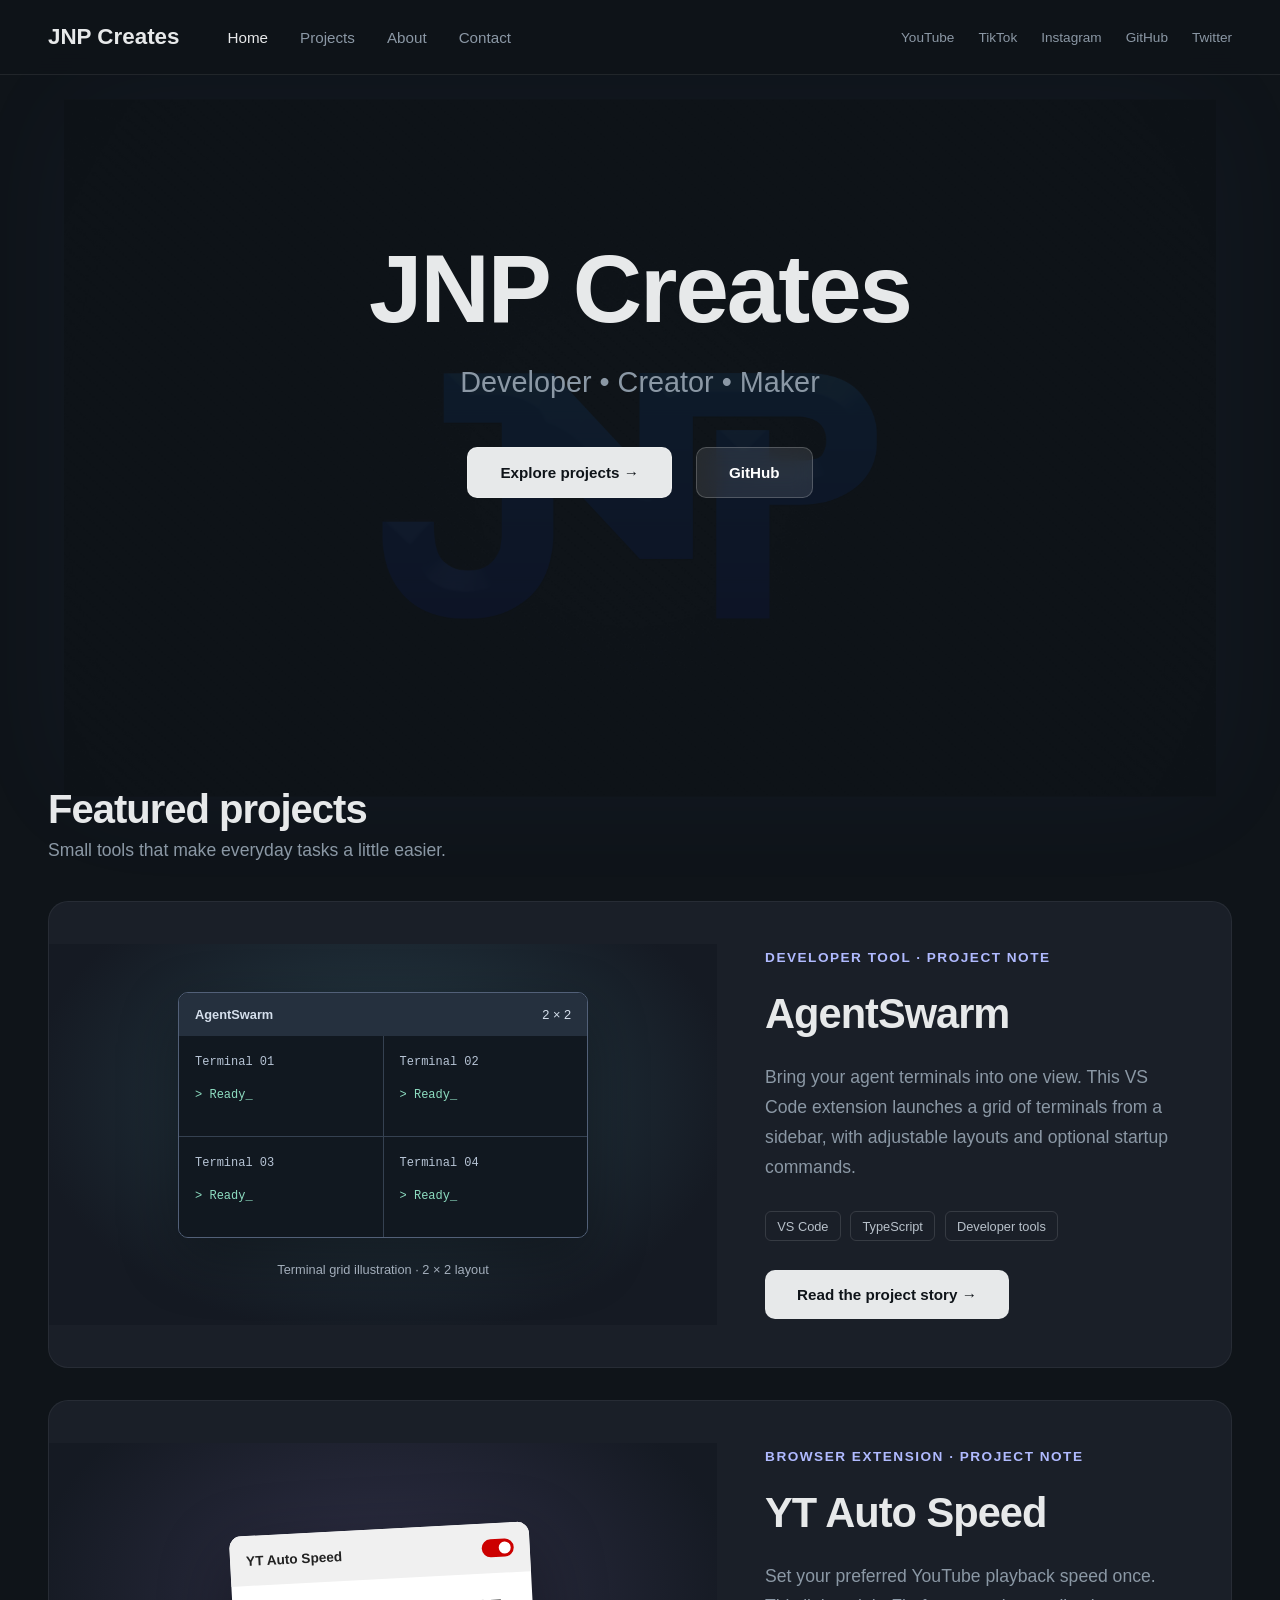
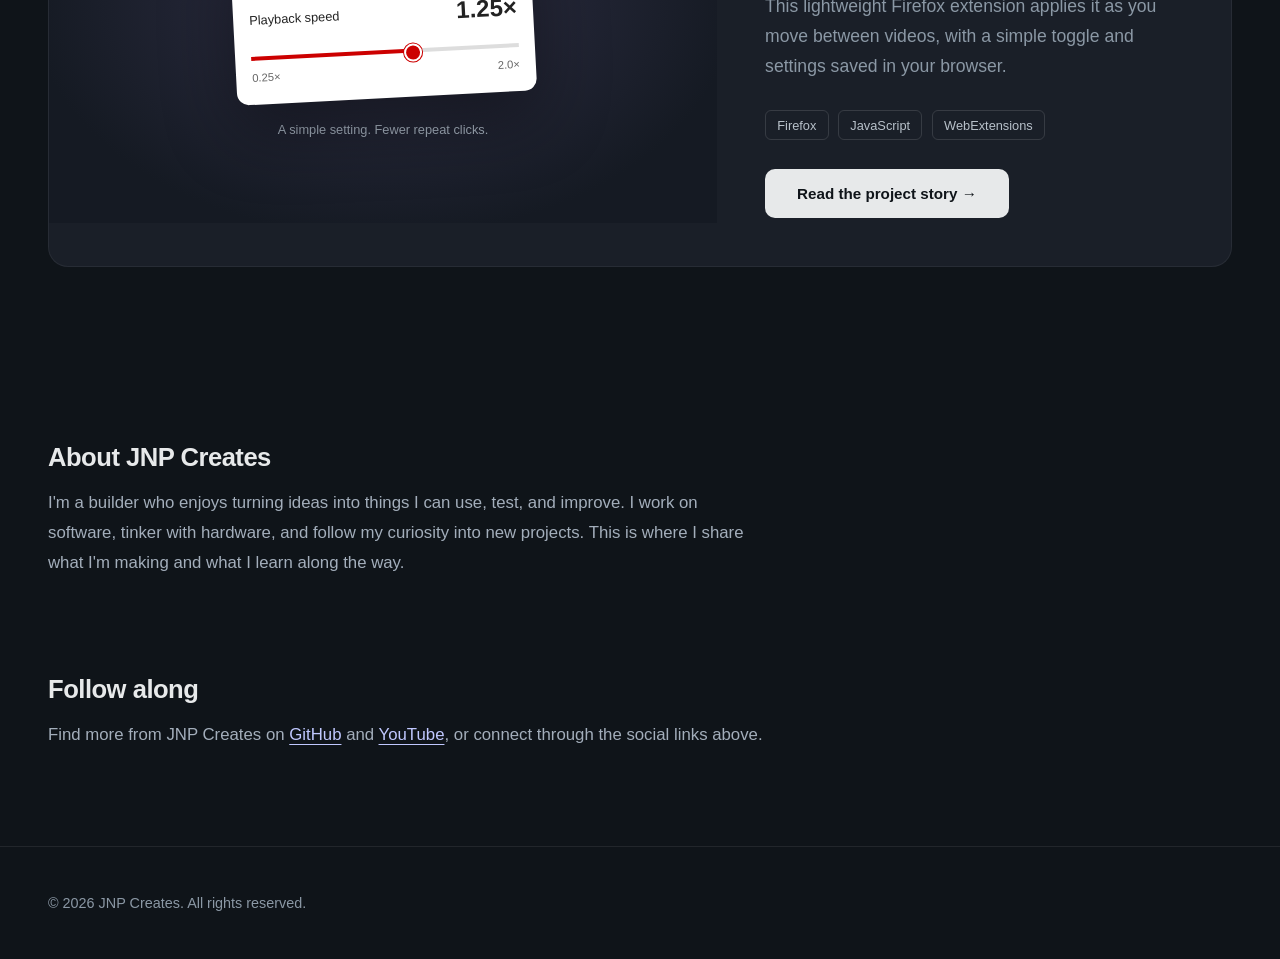
==== commit 479ab7e1: "Describe JNP Creates as a builder across software and hardware" ====
--- a/index.html
+++ b/index.html
@@ -97,7 +97,7 @@
         </section>
         <section class="info-section" id="about" aria-labelledby="about-title">
             <h2 id="about-title">About JNP Creates</h2>
-            <p>A space for the things I build, from browser extensions to creative experiments. Each project comes with a short look at what it does, how it works, and what I learned along the way.</p>
+            <p>I'm a builder who enjoys turning ideas into things I can use, test, and improve. I work on software, tinker with hardware, and follow my curiosity into new projects. This is where I share what I'm making and what I learn along the way.</p>
         </section>
         <section class="info-section" id="contact" aria-labelledby="contact-title">
             <h2 id="contact-title">Follow along</h2>
--- a/showcase.css
+++ b/showcase.css
@@ -62,6 +62,9 @@
 .article-body .view-project-btn { color: #0f1419; text-decoration: none; }
 .article-aside .swarm-visual { padding: 1.5rem; }
 .article-aside .swarm-terminal { padding: 0.75rem; }
+.demo-section .twitter-tweet { margin: 1.5rem 0; max-width: 100%; }
+.article-body { min-width: 0; }
+.demo-section iframe { max-width: 100% !important; }
 .footer-area { padding: 3rem 0; margin-top: 3rem; }
 @media (max-width: 1024px) {
     .project-name { font-size: 2.2rem; }
